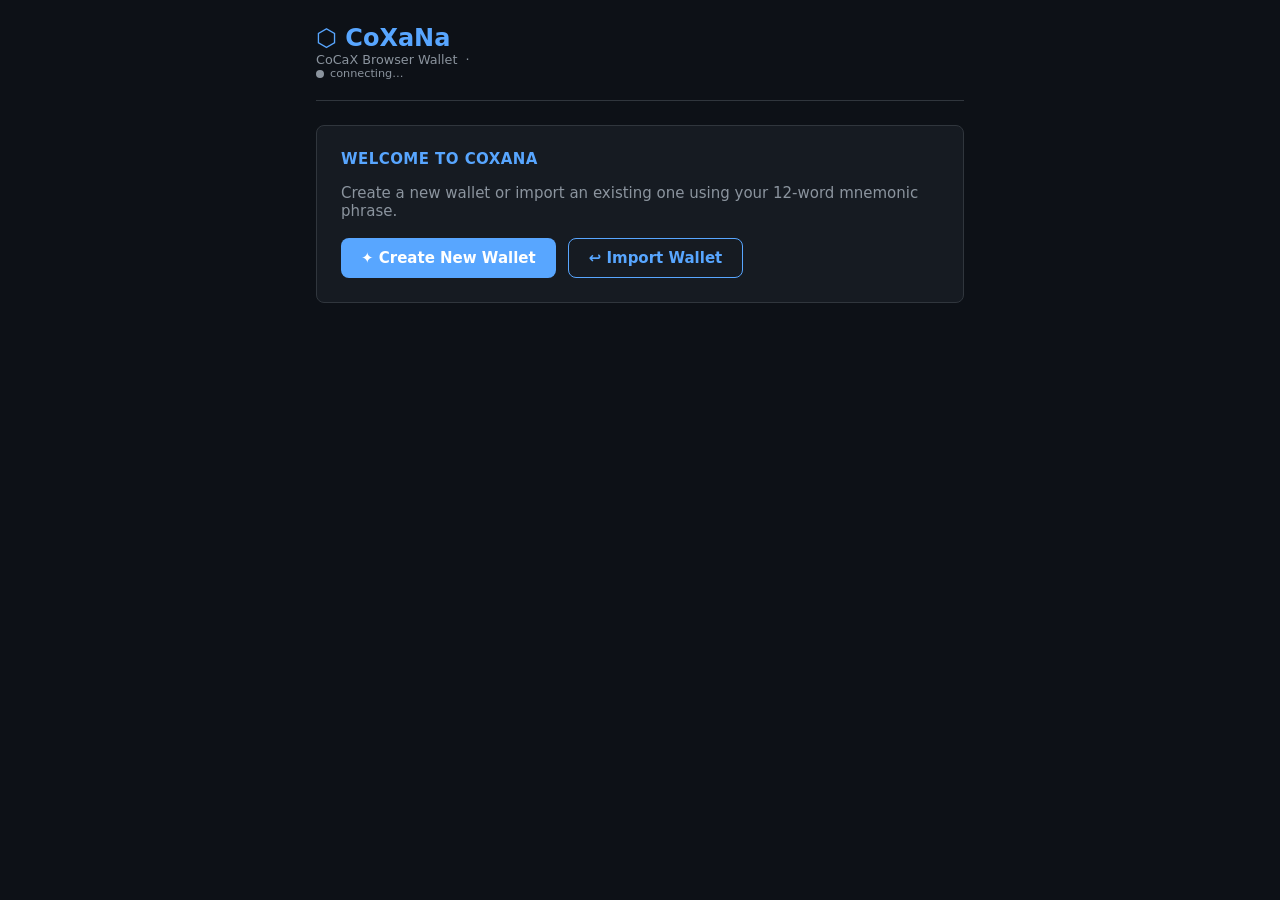
==== wallet/index.html @ 28ad18c0 "Implement complete CoCaX-Core blockchain node + CoXaNa browser wallet Co-authored-by: cocax-coin <19" ====
<!DOCTYPE html>
<html lang="en">
<head>
  <meta charset="UTF-8" />
  <meta name="viewport" content="width=device-width, initial-scale=1.0" />
  <title>CoXaNa – CoCaX Wallet</title>
  <link rel="stylesheet" href="style.css" />
</head>
<body>
<div id="app">

  <header>
    <div>
      <div class="logo">⬡ CoXaNa</div>
      <div class="subtitle">CoCaX Browser Wallet &nbsp;·&nbsp; <span id="network-badge">connecting…</span></div>
    </div>
  </header>

  <!-- ==================== SETUP SCREEN ==================== -->
  <div id="setup-screen">
    <div class="panel">
      <h2>Welcome to CoXaNa</h2>
      <p style="color:var(--subtext);margin-bottom:18px;">
        Create a new wallet or import an existing one using your 12-word mnemonic phrase.
      </p>
      <div style="display:flex;gap:12px;flex-wrap:wrap;">
        <button class="btn" id="btn-new-wallet">✦ Create New Wallet</button>
        <button class="btn btn-outline" id="btn-import-wallet">↩ Import Wallet</button>
      </div>
    </div>

    <!-- New wallet flow -->
    <div id="new-wallet-flow" style="display:none;">
      <div class="panel">
        <h2>Your Mnemonic Phrase</h2>
        <p style="color:var(--subtext);font-size:0.85rem;margin-bottom:12px;">
          Write these 12 words down and store them safely. They are the <strong>only</strong> way to recover your wallet.
        </p>
        <div class="mnemonic-grid" id="mnemonic-display"></div>
        <div class="form-row" style="margin-top:16px;">
          <label for="pw-new">Wallet Password (encrypts local storage)</label>
          <input type="password" id="pw-new" placeholder="Choose a strong password" autocomplete="new-password" />
          <div class="pw-hint">Min 8 characters. Used to encrypt your key locally.</div>
        </div>
        <div style="display:flex;gap:10px;margin-top:12px;">
          <button class="btn btn-green" id="btn-confirm-new">Confirm &amp; Unlock Wallet</button>
          <button class="btn btn-outline" id="btn-copy-mnemonic">Copy Phrase</button>
        </div>
        <div id="new-wallet-msg"></div>
      </div>
    </div>

    <!-- Import wallet flow -->
    <div id="import-wallet-flow" style="display:none;">
      <div class="panel">
        <h2>Import Wallet</h2>
        <div class="form-row">
          <label for="import-mnemonic">12-Word Mnemonic Phrase</label>
          <textarea id="import-mnemonic" placeholder="word1 word2 word3 … word12" rows="3"></textarea>
        </div>
        <div class="form-row">
          <label for="pw-import">Wallet Password</label>
          <input type="password" id="pw-import" placeholder="Password to encrypt local storage" autocomplete="new-password" />
        </div>
        <button class="btn btn-green" id="btn-confirm-import">Import &amp; Unlock</button>
        <div id="import-msg"></div>
      </div>
    </div>
  </div>

  <!-- ==================== LOCK SCREEN ==================== -->
  <div id="lock-screen" style="display:none;">
    <div class="panel" style="max-width:360px;margin:0 auto;">
      <div class="lock-icon">🔒</div>
      <h2 style="text-align:center;margin-bottom:12px;">Wallet Locked</h2>
      <p>Enter your password to unlock.</p>
      <div class="form-row">
        <input type="password" id="pw-unlock" placeholder="Password" autocomplete="current-password" />
      </div>
      <button class="btn" id="btn-unlock">Unlock</button>
      <div id="unlock-msg"></div>
      <hr class="divider" />
      <button class="btn btn-outline btn-small" id="btn-forget">Forget Wallet</button>
    </div>
  </div>

  <!-- ==================== MAIN WALLET ==================== -->
  <div id="wallet-screen" style="display:none;">
    <div class="tabs">
      <button class="tab-btn active" data-tab="dashboard">Dashboard</button>
      <button class="tab-btn" data-tab="send">Send</button>
      <button class="tab-btn" data-tab="receive">Receive</button>
      <button class="tab-btn" id="btn-lock-wallet" style="margin-left:auto;color:var(--warn);">🔒 Lock</button>
    </div>

    <!-- Dashboard -->
    <div class="tab-pane active" id="tab-dashboard">
      <div class="panel">
        <h2>Overview</h2>
        <div class="stat-grid">
          <div class="stat-card">
            <div class="label">Address</div>
            <div class="value" id="dash-address" style="font-size:0.7rem;font-family:monospace;"></div>
          </div>
          <div class="stat-card">
            <div class="label">Balance</div>
            <div class="value" id="dash-balance">–</div>
          </div>
          <div class="stat-card">
            <div class="label">Nonce</div>
            <div class="value" id="dash-nonce">–</div>
          </div>
        </div>
        <div style="margin-top:14px;display:flex;gap:10px;">
          <button class="btn btn-small btn-outline" id="btn-refresh">⟳ Refresh</button>
        </div>
        <div id="dash-msg"></div>
      </div>
    </div>

    <!-- Send -->
    <div class="tab-pane" id="tab-send">
      <div class="panel">
        <h2>Send CoX</h2>
        <div class="form-row">
          <label for="send-to">Recipient Address</label>
          <input type="text" id="send-to" placeholder="CoX…" />
        </div>
        <div class="form-row">
          <label for="send-amount">Amount (CoX)</label>
          <input type="number" id="send-amount" placeholder="0.00" min="0" step="0.01" />
        </div>
        <div class="form-row">
          <label>Transaction Fee</label>
          <div class="info-box">0.01 CoX (fixed)</div>
        </div>
        <button class="btn btn-green" id="btn-send">Sign &amp; Send</button>
        <div id="send-msg"></div>
      </div>
    </div>

    <!-- Receive -->
    <div class="tab-pane" id="tab-receive">
      <div class="panel">
        <h2>Receive CoX</h2>
        <p style="color:var(--subtext);font-size:0.85rem;margin-bottom:14px;">
          Share your address to receive CoX tokens.
        </p>
        <label>Your Address</label>
        <div class="info-row">
          <div class="info-box" id="recv-address"></div>
          <button class="btn btn-small btn-outline" id="btn-copy-addr">Copy</button>
        </div>
        <div id="recv-msg"></div>
      </div>
    </div>
  </div>

</div><!-- /#app -->
<script src="app.js"></script>
</body>
</html>
---- wallet/style.css ----
/* ======================================================================
   CoXaNa – CoCaX Browser Wallet  |  Dark mode professional stylesheet
   ====================================================================== */

*, *::before, *::after { box-sizing: border-box; margin: 0; padding: 0; }

:root {
  --bg:        #0d1117;
  --surface:   #161b22;
  --border:    #30363d;
  --accent:    #58a6ff;
  --accent2:   #3fb950;
  --warn:      #f85149;
  --text:      #c9d1d9;
  --subtext:   #8b949e;
  --radius:    8px;
  --font:      'Segoe UI', system-ui, -apple-system, sans-serif;
}

html, body {
  background: var(--bg);
  color: var(--text);
  font-family: var(--font);
  font-size: 15px;
  min-height: 100vh;
}

/* --- Layout ---------------------------------------------------------------- */
#app { max-width: 680px; margin: 0 auto; padding: 24px 16px 48px; }

header {
  display: flex;
  align-items: center;
  gap: 12px;
  padding-bottom: 20px;
  border-bottom: 1px solid var(--border);
  margin-bottom: 24px;
}
header .logo { font-size: 1.6rem; font-weight: 700; color: var(--accent); }
header .subtitle { color: var(--subtext); font-size: 0.85rem; }

/* --- Panels ---------------------------------------------------------------- */
.panel {
  background: var(--surface);
  border: 1px solid var(--border);
  border-radius: var(--radius);
  padding: 24px;
  margin-bottom: 16px;
}
.panel h2 {
  font-size: 1rem;
  font-weight: 600;
  color: var(--accent);
  margin-bottom: 16px;
  letter-spacing: 0.03em;
  text-transform: uppercase;
}

/* --- Tabs ------------------------------------------------------------------ */
.tabs {
  display: flex;
  gap: 4px;
  margin-bottom: 20px;
  border-bottom: 1px solid var(--border);
}
.tab-btn {
  background: none;
  border: none;
  border-bottom: 2px solid transparent;
  color: var(--subtext);
  cursor: pointer;
  font: inherit;
  font-size: 0.9rem;
  padding: 8px 16px;
  transition: color 0.15s, border-color 0.15s;
}
.tab-btn:hover { color: var(--text); }
.tab-btn.active { color: var(--accent); border-bottom-color: var(--accent); }
.tab-pane { display: none; }
.tab-pane.active { display: block; }

/* --- Form elements --------------------------------------------------------- */
label {
  display: block;
  font-size: 0.8rem;
  color: var(--subtext);
  margin-bottom: 4px;
  text-transform: uppercase;
  letter-spacing: 0.04em;
}
input[type="text"],
input[type="password"],
input[type="number"],
textarea {
  width: 100%;
  background: var(--bg);
  border: 1px solid var(--border);
  border-radius: var(--radius);
  color: var(--text);
  font: inherit;
  font-size: 0.92rem;
  padding: 10px 12px;
  outline: none;
  transition: border-color 0.15s;
}
input:focus, textarea:focus { border-color: var(--accent); }
textarea { resize: vertical; min-height: 72px; font-family: monospace; font-size: 0.85rem; }

.form-row { margin-bottom: 14px; }

/* --- Buttons --------------------------------------------------------------- */
.btn {
  background: var(--accent);
  border: none;
  border-radius: var(--radius);
  color: #fff;
  cursor: pointer;
  font: inherit;
  font-weight: 600;
  padding: 10px 20px;
  transition: opacity 0.15s;
}
.btn:hover { opacity: 0.85; }
.btn:disabled { opacity: 0.4; cursor: not-allowed; }
.btn-green { background: var(--accent2); }
.btn-small { padding: 6px 12px; font-size: 0.8rem; }
.btn-outline {
  background: none;
  border: 1px solid var(--accent);
  color: var(--accent);
}

/* --- Info boxes ------------------------------------------------------------ */
.info-box {
  background: var(--bg);
  border: 1px solid var(--border);
  border-radius: var(--radius);
  font-family: monospace;
  font-size: 0.82rem;
  padding: 10px 12px;
  word-break: break-all;
  color: var(--text);
}
.info-row {
  display: flex;
  align-items: center;
  gap: 8px;
  margin-bottom: 10px;
}
.info-row .info-box { flex: 1; }

.stat-grid {
  display: grid;
  grid-template-columns: repeat(auto-fit, minmax(160px, 1fr));
  gap: 12px;
  margin-top: 8px;
}
.stat-card {
  background: var(--bg);
  border: 1px solid var(--border);
  border-radius: var(--radius);
  padding: 14px 16px;
}
.stat-card .label { font-size: 0.75rem; color: var(--subtext); text-transform: uppercase; letter-spacing: 0.04em; }
.stat-card .value { font-size: 1.15rem; font-weight: 700; margin-top: 4px; word-break: break-all; }

/* --- Alerts ---------------------------------------------------------------- */
.alert {
  border-radius: var(--radius);
  font-size: 0.85rem;
  margin-top: 12px;
  padding: 10px 14px;
}
.alert-success { background: #1a3a20; border: 1px solid var(--accent2); color: var(--accent2); }
.alert-error   { background: #3a1a1a; border: 1px solid var(--warn);    color: var(--warn);    }
.alert-info    { background: #1a2a3a; border: 1px solid var(--accent);  color: var(--accent);  }

/* --- Mnemonic grid --------------------------------------------------------- */
.mnemonic-grid {
  display: grid;
  grid-template-columns: repeat(3, 1fr);
  gap: 8px;
  margin: 12px 0;
}
.mnemonic-word {
  background: var(--bg);
  border: 1px solid var(--border);
  border-radius: 4px;
  display: flex;
  align-items: center;
  gap: 6px;
  padding: 6px 10px;
  font-size: 0.88rem;
}
.mnemonic-word .idx {
  color: var(--subtext);
  font-size: 0.72rem;
  min-width: 18px;
}

/* --- Password strength ----------------------------------------------------- */
.pw-hint { font-size: 0.75rem; color: var(--subtext); margin-top: 4px; }

/* --- Divider --------------------------------------------------------------- */
.divider { border: none; border-top: 1px solid var(--border); margin: 20px 0; }

/* --- Network indicator ----------------------------------------------------- */
#network-badge {
  margin-left: auto;
  font-size: 0.75rem;
  color: var(--subtext);
  display: flex;
  align-items: center;
  gap: 6px;
}
#network-badge::before {
  content: '';
  display: inline-block;
  width: 8px;
  height: 8px;
  border-radius: 50%;
  background: var(--subtext);
}
#network-badge.online::before { background: var(--accent2); }

/* --- Lock screen ----------------------------------------------------------- */
#lock-screen { text-align: center; padding: 40px 0; }
#lock-screen .lock-icon { font-size: 3rem; margin-bottom: 16px; }
#lock-screen p { color: var(--subtext); margin-bottom: 20px; }

/* --- Scrollbar ------------------------------------------------------------- */
::-webkit-scrollbar { width: 6px; }
::-webkit-scrollbar-track { background: var(--bg); }
::-webkit-scrollbar-thumb { background: var(--border); border-radius: 3px; }
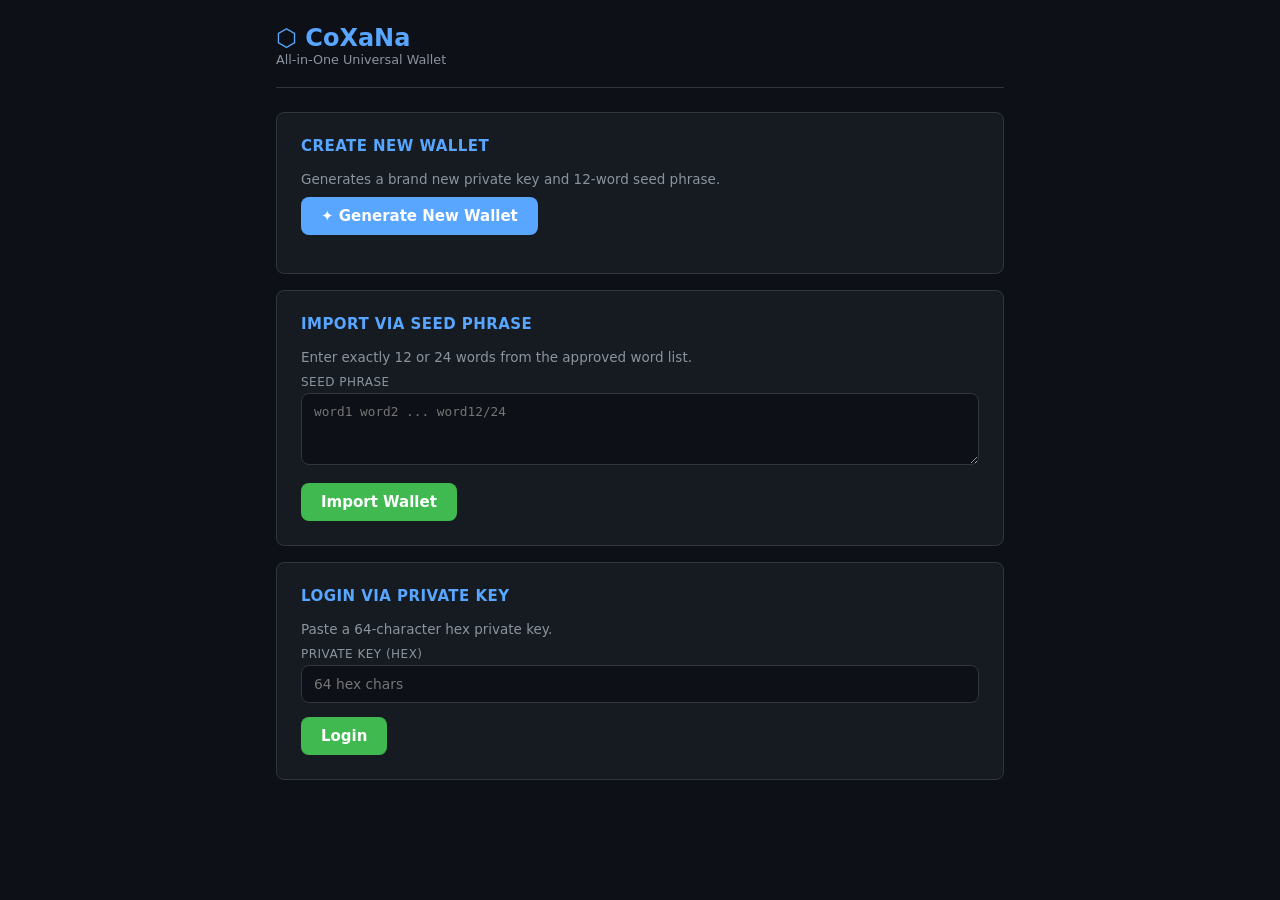
==== commit 51734e9b: "feat: restructure wallet UI and validation Co-authored-by: cocax-coin <190497711+cocax-coin@users.no" ====
--- a/wallet/index.html
+++ b/wallet/index.html
@@ -3,160 +3,64 @@
 <head>
   <meta charset="UTF-8" />
   <meta name="viewport" content="width=device-width, initial-scale=1.0" />
-  <title>CoXaNa – CoCaX Wallet</title>
+  <title>CoXaNa – All-in-One Wallet</title>
   <link rel="stylesheet" href="style.css" />
 </head>
 <body>
-<div id="app">
+<div id="entry-root" class="app-shell">
 
   <header>
     <div>
       <div class="logo">⬡ CoXaNa</div>
-      <div class="subtitle">CoCaX Browser Wallet &nbsp;·&nbsp; <span id="network-badge">connecting…</span></div>
+      <div class="subtitle">All-in-One Universal Wallet</div>
     </div>
   </header>
 
-  <!-- ==================== SETUP SCREEN ==================== -->
-  <div id="setup-screen">
-    <div class="panel">
-      <h2>Welcome to CoXaNa</h2>
-      <p style="color:var(--subtext);margin-bottom:18px;">
-        Create a new wallet or import an existing one using your 12-word mnemonic phrase.
-      </p>
-      <div style="display:flex;gap:12px;flex-wrap:wrap;">
-        <button class="btn" id="btn-new-wallet">✦ Create New Wallet</button>
-        <button class="btn btn-outline" id="btn-import-wallet">↩ Import Wallet</button>
+  <div class="panel">
+    <h2>Create New Wallet</h2>
+    <p class="hint">Generates a brand new private key and 12-word seed phrase.</p>
+    <div class="form-row">
+      <button class="btn" id="btn-generate">✦ Generate New Wallet</button>
+    </div>
+    <div id="generate-output" class="gen-output" style="display:none;">
+      <label>Seed Phrase (12 words)</label>
+      <div class="mnemonic-grid" id="generated-mnemonic"></div>
+      <div class="form-row">
+        <label>Address</label>
+        <div class="info-box" id="generated-address"></div>
       </div>
-    </div>
-
-    <!-- New wallet flow -->
-    <div id="new-wallet-flow" style="display:none;">
-      <div class="panel">
-        <h2>Your Mnemonic Phrase</h2>
-        <p style="color:var(--subtext);font-size:0.85rem;margin-bottom:12px;">
-          Write these 12 words down and store them safely. They are the <strong>only</strong> way to recover your wallet.
-        </p>
-        <div class="mnemonic-grid" id="mnemonic-display"></div>
-        <div class="form-row" style="margin-top:16px;">
-          <label for="pw-new">Wallet Password (encrypts local storage)</label>
-          <input type="password" id="pw-new" placeholder="Choose a strong password" autocomplete="new-password" />
-          <div class="pw-hint">Min 8 characters. Used to encrypt your key locally.</div>
-        </div>
-        <div style="display:flex;gap:10px;margin-top:12px;">
-          <button class="btn btn-green" id="btn-confirm-new">Confirm &amp; Unlock Wallet</button>
-          <button class="btn btn-outline" id="btn-copy-mnemonic">Copy Phrase</button>
-        </div>
-        <div id="new-wallet-msg"></div>
+      <div class="form-row">
+        <label>Private Key (hex)</label>
+        <div class="info-box" id="generated-privkey"></div>
       </div>
-    </div>
-
-    <!-- Import wallet flow -->
-    <div id="import-wallet-flow" style="display:none;">
-      <div class="panel">
-        <h2>Import Wallet</h2>
-        <div class="form-row">
-          <label for="import-mnemonic">12-Word Mnemonic Phrase</label>
-          <textarea id="import-mnemonic" placeholder="word1 word2 word3 … word12" rows="3"></textarea>
-        </div>
-        <div class="form-row">
-          <label for="pw-import">Wallet Password</label>
-          <input type="password" id="pw-import" placeholder="Password to encrypt local storage" autocomplete="new-password" />
-        </div>
-        <button class="btn btn-green" id="btn-confirm-import">Import &amp; Unlock</button>
-        <div id="import-msg"></div>
-      </div>
+      <button class="btn btn-green" id="btn-use-generated">Proceed to Dashboard</button>
+      <div id="generate-msg"></div>
     </div>
   </div>
 
-  <!-- ==================== LOCK SCREEN ==================== -->
-  <div id="lock-screen" style="display:none;">
-    <div class="panel" style="max-width:360px;margin:0 auto;">
-      <div class="lock-icon">🔒</div>
-      <h2 style="text-align:center;margin-bottom:12px;">Wallet Locked</h2>
-      <p>Enter your password to unlock.</p>
-      <div class="form-row">
-        <input type="password" id="pw-unlock" placeholder="Password" autocomplete="current-password" />
-      </div>
-      <button class="btn" id="btn-unlock">Unlock</button>
-      <div id="unlock-msg"></div>
-      <hr class="divider" />
-      <button class="btn btn-outline btn-small" id="btn-forget">Forget Wallet</button>
+  <div class="panel">
+    <h2>Import via Seed Phrase</h2>
+    <p class="hint">Enter exactly 12 or 24 words from the approved word list.</p>
+    <div class="form-row">
+      <label for="import-seed">Seed Phrase</label>
+      <textarea id="import-seed" placeholder="word1 word2 ... word12/24" rows="3"></textarea>
     </div>
+    <button class="btn btn-green" id="btn-import-seed">Import Wallet</button>
+    <div id="import-seed-msg"></div>
   </div>
 
-  <!-- ==================== MAIN WALLET ==================== -->
-  <div id="wallet-screen" style="display:none;">
-    <div class="tabs">
-      <button class="tab-btn active" data-tab="dashboard">Dashboard</button>
-      <button class="tab-btn" data-tab="send">Send</button>
-      <button class="tab-btn" data-tab="receive">Receive</button>
-      <button class="tab-btn" id="btn-lock-wallet" style="margin-left:auto;color:var(--warn);">🔒 Lock</button>
+  <div class="panel">
+    <h2>Login via Private Key</h2>
+    <p class="hint">Paste a 64-character hex private key.</p>
+    <div class="form-row">
+      <label for="login-privkey">Private Key (hex)</label>
+      <input type="text" id="login-privkey" placeholder="64 hex chars" />
     </div>
-
-    <!-- Dashboard -->
-    <div class="tab-pane active" id="tab-dashboard">
-      <div class="panel">
-        <h2>Overview</h2>
-        <div class="stat-grid">
-          <div class="stat-card">
-            <div class="label">Address</div>
-            <div class="value" id="dash-address" style="font-size:0.7rem;font-family:monospace;"></div>
-          </div>
-          <div class="stat-card">
-            <div class="label">Balance</div>
-            <div class="value" id="dash-balance">–</div>
-          </div>
-          <div class="stat-card">
-            <div class="label">Nonce</div>
-            <div class="value" id="dash-nonce">–</div>
-          </div>
-        </div>
-        <div style="margin-top:14px;display:flex;gap:10px;">
-          <button class="btn btn-small btn-outline" id="btn-refresh">⟳ Refresh</button>
-        </div>
-        <div id="dash-msg"></div>
-      </div>
-    </div>
-
-    <!-- Send -->
-    <div class="tab-pane" id="tab-send">
-      <div class="panel">
-        <h2>Send CoX</h2>
-        <div class="form-row">
-          <label for="send-to">Recipient Address</label>
-          <input type="text" id="send-to" placeholder="CoX…" />
-        </div>
-        <div class="form-row">
-          <label for="send-amount">Amount (CoX)</label>
-          <input type="number" id="send-amount" placeholder="0.00" min="0" step="0.01" />
-        </div>
-        <div class="form-row">
-          <label>Transaction Fee</label>
-          <div class="info-box">0.01 CoX (fixed)</div>
-        </div>
-        <button class="btn btn-green" id="btn-send">Sign &amp; Send</button>
-        <div id="send-msg"></div>
-      </div>
-    </div>
-
-    <!-- Receive -->
-    <div class="tab-pane" id="tab-receive">
-      <div class="panel">
-        <h2>Receive CoX</h2>
-        <p style="color:var(--subtext);font-size:0.85rem;margin-bottom:14px;">
-          Share your address to receive CoX tokens.
-        </p>
-        <label>Your Address</label>
-        <div class="info-row">
-          <div class="info-box" id="recv-address"></div>
-          <button class="btn btn-small btn-outline" id="btn-copy-addr">Copy</button>
-        </div>
-        <div id="recv-msg"></div>
-      </div>
-    </div>
+    <button class="btn btn-green" id="btn-login-privkey">Login</button>
+    <div id="login-privkey-msg"></div>
   </div>
 
-</div><!-- /#app -->
+</div>
 <script src="app.js"></script>
 </body>
 </html>
--- a/wallet/style.css
+++ b/wallet/style.css
@@ -26,7 +26,7 @@
 }
 
 /* --- Layout ---------------------------------------------------------------- */
-#app { max-width: 680px; margin: 0 auto; padding: 24px 16px 48px; }
+.app-shell { max-width: 760px; margin: 0 auto; padding: 24px 16px 48px; }
 
 header {
   display: flex;
@@ -38,6 +38,10 @@
 }
 header .logo { font-size: 1.6rem; font-weight: 700; color: var(--accent); }
 header .subtitle { color: var(--subtext); font-size: 0.85rem; }
+header .subtitle strong { color: var(--text); }
+
+.hint { color: var(--subtext); font-size: 0.9rem; margin-bottom: 10px; }
+.gen-output { margin-top: 12px; border-top: 1px solid var(--border); padding-top: 12px; }
 
 /* --- Panels ---------------------------------------------------------------- */
 .panel {
